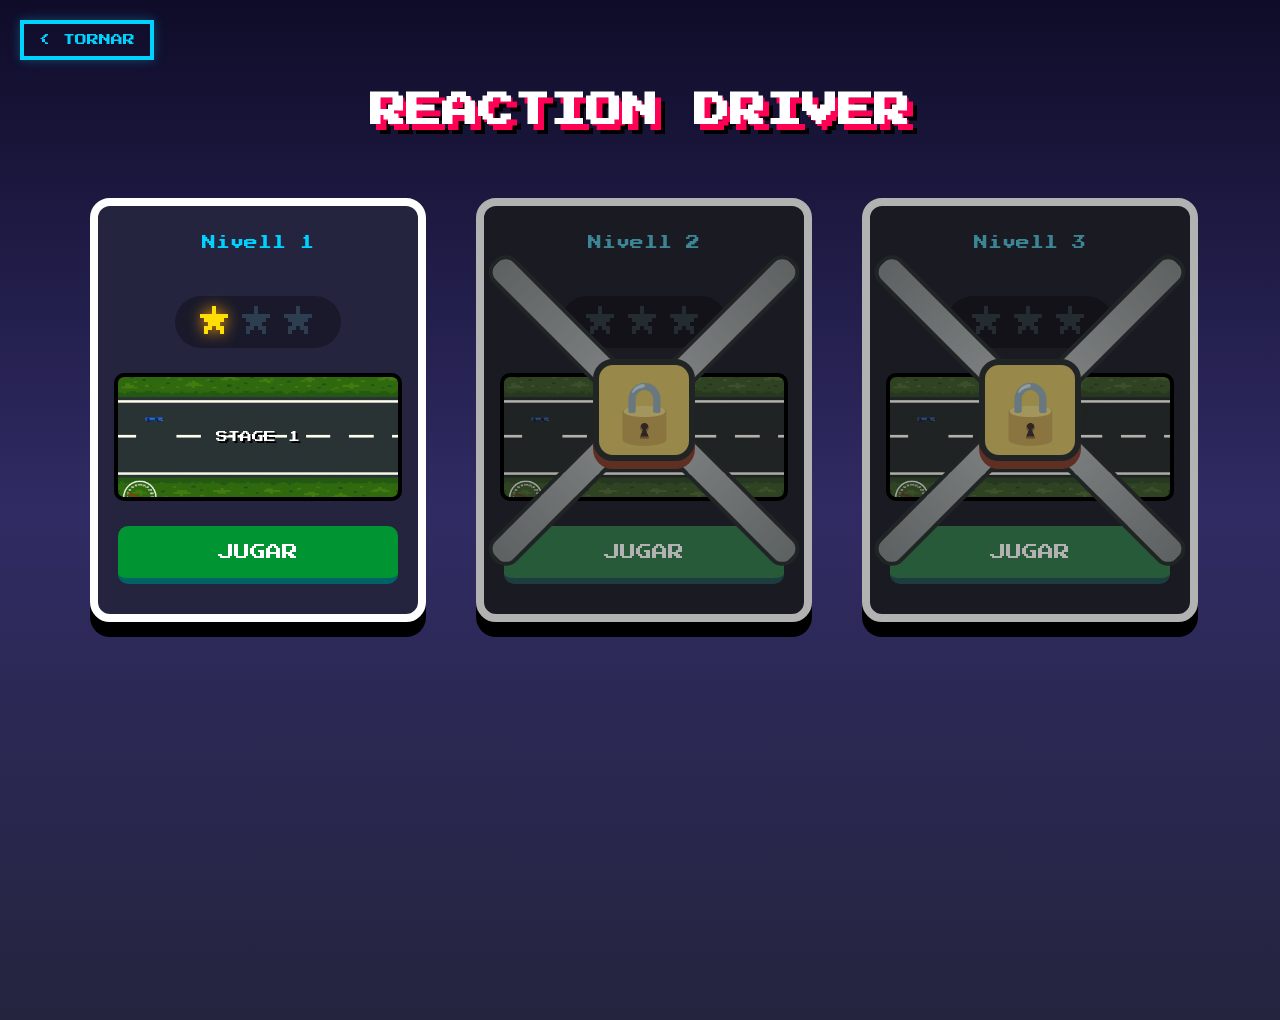
==== pagina-de-juegos/index.html @ 46deb4c1 "commit14" ====
<!doctype html>
<html lang="es">
  <head>
    <meta charset="UTF-8" />
    <meta name="viewport" content="width=device-width, initial-scale=1.0" />
    <title>REACTION DRIVE - SELECCIÓ DE NIVELL</title>
    <link
      href="https://fonts.googleapis.com/css2?family=Press+Start+2P&display=swap"
      rel="stylesheet"
    />
    <style>
      :root {
        --primary-bg: #0f0c29;
        --card-bg: #24243e;
        --accent: #ff0055;
        --locked: #1a1a2e;
        --gold: #ffde06;
        --cyan: #00d2ff;
        --card-width: 280px;
      }

      body {
        background: linear-gradient(to bottom, #0f0c29, #302b63, #24243e);
        color: #fff;
        font-family: "Press Start 2P", cursive;
        display: flex;
        flex-direction: column;
        align-items: center;
        min-height: 100vh;
        margin: 0;
        padding: 60px 20px;
      }

      .back-container {
        position: absolute;
        top: 20px;
        left: 20px;
      }

      .back-btn {
        background: transparent;
        color: var(--cyan);
        border: 4px solid var(--cyan);
        padding: 10px 15px;
        font-family: "Press Start 2P", cursive;
        font-size: 12px;
        cursor: pointer;
        text-decoration: none;
        display: inline-block;
        transition: all 0.2s;
        box-shadow: 0 0 10px rgba(0, 210, 255, 0.3);
      }

      .back-btn:hover {
        background: var(--cyan);
        color: #000;
        box-shadow: 0 0 20px var(--cyan);
        transform: scale(1.05);
      }

      h1 {
        font-size: 36px;
        margin-bottom: 60px;
        color: #fff;
        text-shadow:
          6px 6px 0px var(--accent),
          10px 10px 0px #000;
        text-align: center;
        line-height: 1.5;
      }

      .levels-grid {
        display: grid;
        grid-template-columns: repeat(3, 1fr);
        gap: 50px;
        max-width: 1100px;
      }

      .level-card {
        background: var(--card-bg);
        border: 8px solid #fff;
        border-radius: 20px;
        padding: 30px 20px;
        width: var(--card-width);
        display: flex;
        flex-direction: column;
        align-items: center;
        position: relative;
        box-shadow: 0 15px 0px #000;
        transition: all 0.2s ease-out;
      }

      .level-card:not(.locked):hover {
        transform: translateY(-10px) scale(1.02);
        box-shadow: 0 25px 0px rgba(0, 0, 0, 0.5);
        border-color: var(--gold);
      }

      .level-name {
        font-size: 14px;
        margin-bottom: 20px;
        text-align: center;
        height: 40px;
        color: var(--cyan);
      }

      .stars-container {
        margin-bottom: 25px;
        background: rgba(0, 0, 0, 0.3);
        padding: 10px 20px;
        border-radius: 30px;
      }

      .star {
        font-size: 32px;
        color: #2c3e50;
        margin: 0 5px;
        display: inline-block;
      }

      .star.earned {
        color: var(--gold);
        text-shadow: 0 0 15px orange;
        animation: bounce 0.6s ease-in-out infinite alternate;
      }

      @keyframes bounce {
        from { transform: translateY(0); }
        to { transform: translateY(-5px); }
      }

      .preview {
        width: 100%;
        height: 120px;
        background: #1a1a2e;
        border: 4px solid #000;
        margin-bottom: 25px;
        display: flex;
        justify-content: center;
        align-items: center;
        font-size: 12px;
        color: #fff;
        border-radius: 10px;
        background-size: cover;
        background-position: center;
        background-repeat: no-repeat;
        background-image: repeating-linear-gradient(
          45deg,
          #16213e,
          #16213e 10px,
          #1a1a2e 10px,
          #1a1a2e 20px
        );
        overflow: hidden;
        text-shadow: 2px 2px 0 #000;
      }

      .play-btn {
        background: #009432;
        border: none;
        border-bottom: 6px solid #006266;
        color: white;
        font-family: "Press Start 2P", cursive;
        padding: 18px;
        font-size: 16px;
        cursor: pointer;
        width: 100%;
        border-radius: 10px;
        text-transform: uppercase;
      }

      .play-btn:hover:not(:disabled) {
        background: #a3cb38;
      }

      .locked {
        filter: grayscale(0.5) brightness(0.7);
      }

      .lock-overlay {
        position: absolute;
        top: 0;
        left: 0;
        width: 100%;
        height: 100%;
        z-index: 100;
        display: flex;
        justify-content: center;
        align-items: center;
        pointer-events: none;
      }

      .chain {
        position: absolute;
        width: 130%;
        height: 25px;
        background: linear-gradient(90deg, #7f8c8d, #bdc3c7, #7f8c8d);
        border: 4px solid #2d3436;
        border-radius: 15px;
      }

      .chain-1 { transform: rotate(45deg); }
      .chain-2 { transform: rotate(-45deg); }

      .padlock {
        position: relative;
        font-size: 60px;
        background: #f1c40f;
        width: 90px;
        height: 90px;
        display: flex;
        justify-content: center;
        align-items: center;
        border-radius: 20px;
        border: 6px solid #2d3436;
        box-shadow: 0 8px 0 #c23616;
        animation: lockFloat 2s infinite ease-in-out;
      }

      @keyframes lockFloat {
        0%, 100% { transform: scale(1); }
        50% { transform: scale(1.1); }
      }

      @keyframes shake {
        0%, 100% { transform: translateX(0); }
        20% { transform: translateX(-10px); }
        40% { transform: translateX(10px); }
      }
      .shake { animation: shake 0.4s ease-in-out; }

      @media (max-width: 1000px) {
        .levels-grid { grid-template-columns: repeat(2, 1fr); }
      }
      @media (max-width: 650px) {
        .levels-grid { grid-template-columns: 1fr; }
      }
    </style>
  </head>
  <body>
    <div class="back-container">
      <a href="../index.html" class="back-btn"> < TORNAR</a>
    </div>

    <h1>REACTION DRIVER</h1>

    <div class="levels-grid" id="mainGrid"></div>

    <script>
      // --- SISTEMA DE PROGRÉS ---
      let maxUnlocked = parseInt(localStorage.getItem("reactionDriveProgress")) || 1;

      const levels = [
        {
          id: 1,
          name: "Nivell 1",
          stars: 1,
          url: "https://davidc0208.github.io/RACC-Explicaci-n/",
          image: "../img/img-juego.png",
        },
        {
          id: 2,
          name: "Nivell 2",
          stars: 0,
          url: "URL_DEL_NIVELL_2", 
          image: "../img/img-juego.png",
        },
        {
          id: 3,
          name: "Nivell 3",
          stars: 0,
          url: "URL_DEL_NIVELL_3", 
          image: "../img/img-juego.png",
        },
      ];

      function createGallery() {
        const grid = document.getElementById("mainGrid");
        grid.innerHTML = "";

        levels.forEach((lvl) => {
          const isLocked = lvl.id > maxUnlocked;

          const card = document.createElement("div");
          card.className = `level-card ${isLocked ? "locked" : ""}`;
          card.id = `card-${lvl.id}`;

          let starsHTML = "";
          for (let i = 1; i <= 3; i++) {
            starsHTML += `<span class="star ${i <= lvl.stars ? "earned" : ""}">★</span>`;
          }

          const previewStyle = lvl.image
            ? `style="background-image: url('${lvl.image}');"`
            : "";

          card.innerHTML = `
            <div class="level-name">${lvl.name}</div>
            <div class="stars-container">${starsHTML}</div>
            <div class="preview" ${previewStyle}>STAGE ${lvl.id}</div>
            ${isLocked ? `
                <div class="lock-overlay">
                    <div class="chain chain-1"></div>
                    <div class="chain chain-2"></div>
                    <div class="padlock">🔒</div>
                </div>
            ` : ""}
            <button class="play-btn" onclick="handlePlay(${lvl.id})">JUGAR</button>
          `;
          grid.appendChild(card);
        });
      }

      window.handlePlay = function (id) {
        const isLocked = id > maxUnlocked;
        const cardElement = document.getElementById(`card-${id}`);

        if (isLocked) {
          cardElement.classList.add("shake");
          setTimeout(() => cardElement.classList.remove("shake"), 400);
          return;
        }

        // --- LÓGICA CORREGIDA ---
        // Ya no desbloqueamos el siguiente nivel aquí.
        // Solo enviamos al jugador al nivel correspondiente.
        const currentLevel = levels.find((l) => l.id === id);
        
        if (currentLevel.url && currentLevel.url !== "#") {
          window.location.href = currentLevel.url;
        } else {
          alert(`Aquest nivell encara no està programat.`);
        }
      };

      createGallery();
    </script>
  </body>
</html>
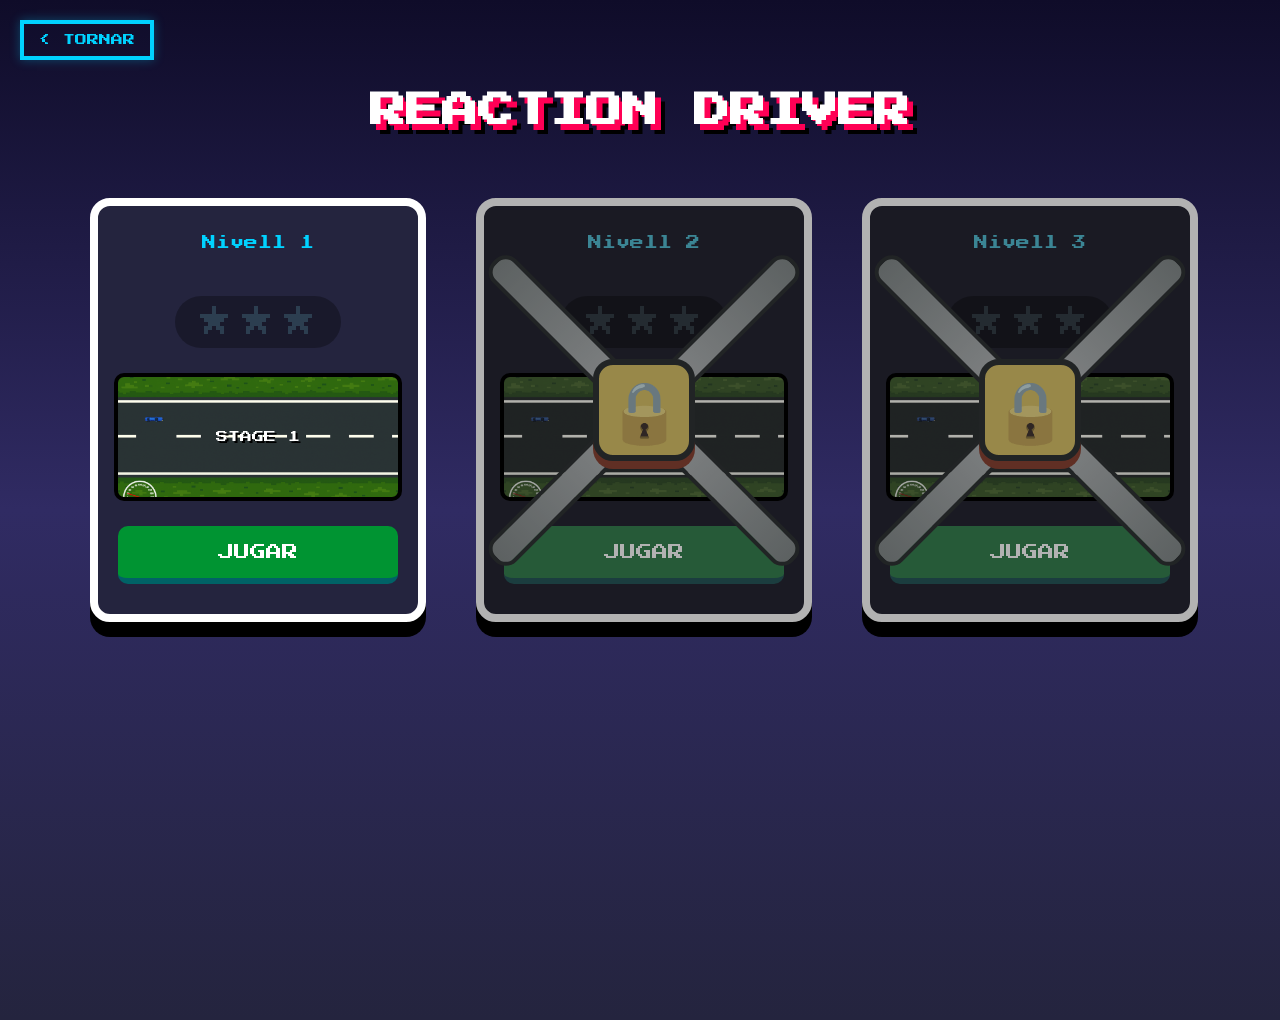
==== commit 774261c9: "commit17" ====
--- a/pagina-de-juegos/index.html
+++ b/pagina-de-juegos/index.html
@@ -248,28 +248,29 @@
 
     <script>
       // --- SISTEMA DE PROGRÉS ---
+      // Obtenim el progrés real del localStorage. Si no existeix, és 1.
       let maxUnlocked = parseInt(localStorage.getItem("reactionDriveProgress")) || 1;
 
       const levels = [
         {
           id: 1,
           name: "Nivell 1",
-          stars: 1,
-          url: "https://davidc0208.github.io/RACC-Explicaci-n/",
+          stars: 3, // Pots posar estrelles segons el progrés real si vols
+          url: "https://davidc0208.github.io/RACC-ReactionDriver/",
           image: "../img/img-juego.png",
         },
         {
           id: 2,
           name: "Nivell 2",
           stars: 0,
-          url: "URL_DEL_NIVELL_2", 
+          url: "https://davidc0208.github.io/RACC-ReactionDriver/", 
           image: "../img/img-juego.png",
         },
         {
           id: 3,
           name: "Nivell 3",
           stars: 0,
-          url: "URL_DEL_NIVELL_3", 
+          url: "https://davidc0208.github.io/RACC-ReactionDriver/", 
           image: "../img/img-juego.png",
         },
       ];
@@ -279,6 +280,7 @@
         grid.innerHTML = "";
 
         levels.forEach((lvl) => {
+          // El nivell està bloquejat si el seu ID és major que el màxim desbloquejat
           const isLocked = lvl.id > maxUnlocked;
 
           const card = document.createElement("div");
@@ -287,7 +289,9 @@
 
           let starsHTML = "";
           for (let i = 1; i <= 3; i++) {
-            starsHTML += `<span class="star ${i <= lvl.stars ? "earned" : ""}">★</span>`;
+            // Estrelles daurades només si el nivell ja ha estat superat (lvl.id < maxUnlocked)
+            const earned = lvl.id < maxUnlocked ? "earned" : "";
+            starsHTML += `<span class="star ${earned}">★</span>`;
           }
 
           const previewStyle = lvl.image
@@ -321,9 +325,9 @@
           return;
         }
 
-        // --- LÓGICA CORREGIDA ---
-        // Ya no desbloqueamos el siguiente nivel aquí.
-        // Solo enviamos al jugador al nivel correspondiente.
+        // GUARDEM EL NIVELL ACTUAL al localStorage per saber quin estem jugant
+        localStorage.setItem("currentLevelInPlay", id);
+        
         const currentLevel = levels.find((l) => l.id === id);
         
         if (currentLevel.url && currentLevel.url !== "#") {
@@ -334,6 +338,16 @@
       };
 
       createGallery();
+
+      // NOTA: Perquè el nivell 2 o 3 es desbloquegi, hauràs d'afegir aquest codi 
+      // DINS del teu joc (quan el jugador guanyi):
+      // ----------------------------------------------------------------------
+      // let current = parseInt(localStorage.getItem("currentLevelInPlay")) || 1;
+      // let progress = parseInt(localStorage.getItem("reactionDriveProgress")) || 1;
+      // if (current === progress) {
+      //    localStorage.setItem("reactionDriveProgress", current + 1);
+      // }
+      // ----------------------------------------------------------------------
     </script>
   </body>
 </html>
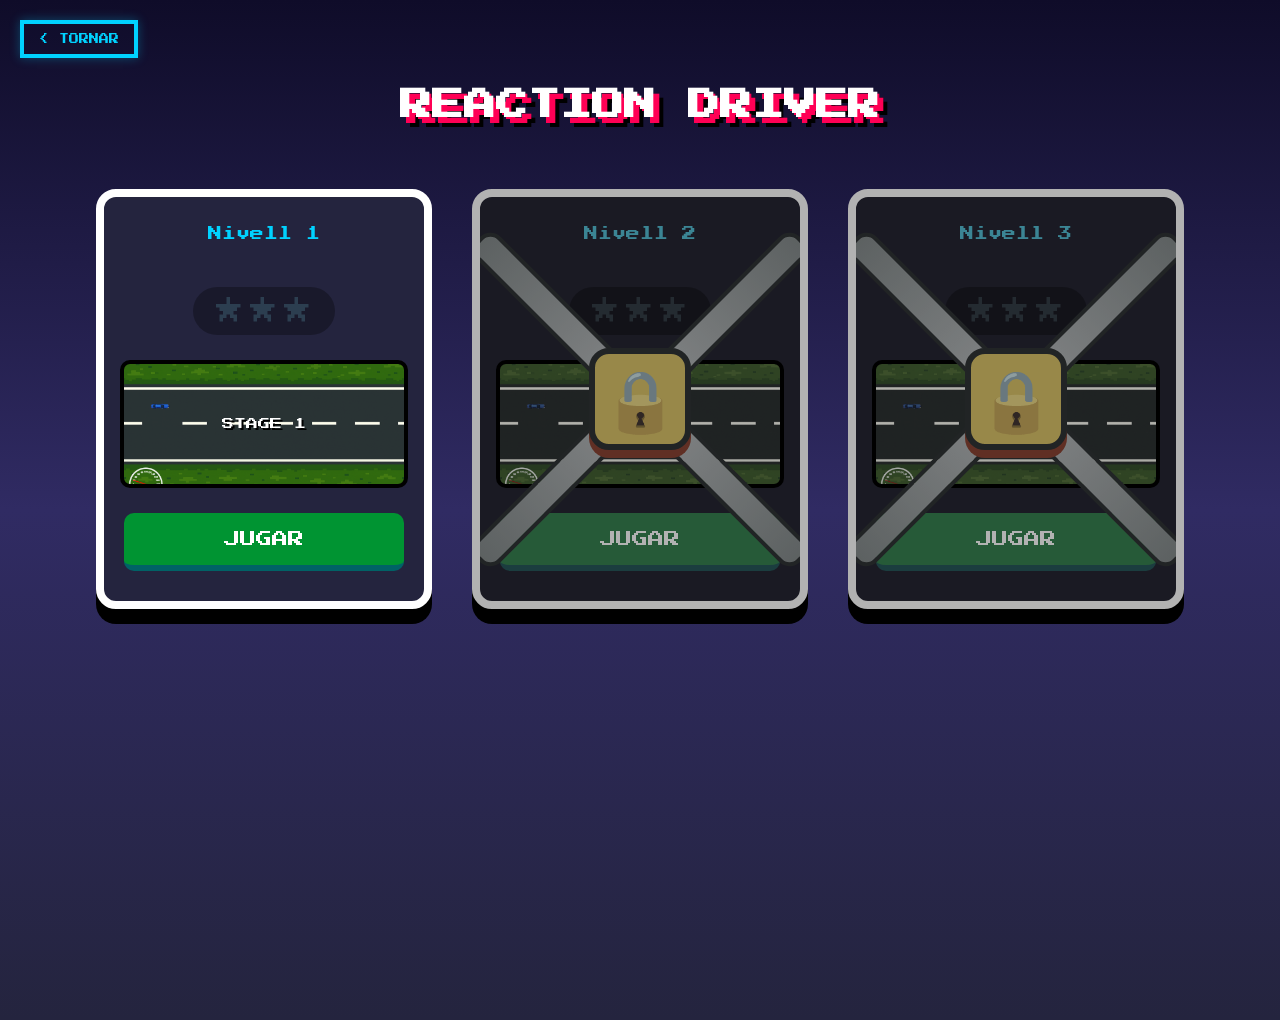
==== commit 5bb10899: "commit19" ====
--- a/pagina-de-juegos/index.html
+++ b/pagina-de-juegos/index.html
@@ -43,7 +43,7 @@
         border: 4px solid var(--cyan);
         padding: 10px 15px;
         font-family: "Press Start 2P", cursive;
-        font-size: 12px;
+        font-size: 10px;
         cursor: pointer;
         text-decoration: none;
         display: inline-block;
@@ -59,7 +59,7 @@
       }
 
       h1 {
-        font-size: 36px;
+        font-size: 32px;
         margin-bottom: 60px;
         color: #fff;
         text-shadow:
@@ -72,7 +72,7 @@
       .levels-grid {
         display: grid;
         grid-template-columns: repeat(3, 1fr);
-        gap: 50px;
+        gap: 40px;
         max-width: 1100px;
       }
 
@@ -91,17 +91,16 @@
       }
 
       .level-card:not(.locked):hover {
-        transform: translateY(-10px) scale(1.02);
-        box-shadow: 0 25px 0px rgba(0, 0, 0, 0.5);
+        transform: translateY(-10px);
         border-color: var(--gold);
       }
 
       .level-name {
         font-size: 14px;
         margin-bottom: 20px;
+        color: var(--cyan);
+        height: 40px;
         text-align: center;
-        height: 40px;
-        color: var(--cyan);
       }
 
       .stars-container {
@@ -112,21 +111,25 @@
       }
 
       .star {
-        font-size: 32px;
+        font-size: 28px;
         color: #2c3e50;
-        margin: 0 5px;
-        display: inline-block;
+        margin: 0 3px;
       }
 
       .star.earned {
         color: var(--gold);
-        text-shadow: 0 0 15px orange;
+        text-shadow: 0 0 10px orange;
+        display: inline-block;
         animation: bounce 0.6s ease-in-out infinite alternate;
       }
 
       @keyframes bounce {
-        from { transform: translateY(0); }
-        to { transform: translateY(-5px); }
+        from {
+          transform: translateY(0);
+        }
+        to {
+          transform: translateY(-5px);
+        }
       }
 
       .preview {
@@ -143,15 +146,6 @@
         border-radius: 10px;
         background-size: cover;
         background-position: center;
-        background-repeat: no-repeat;
-        background-image: repeating-linear-gradient(
-          45deg,
-          #16213e,
-          #16213e 10px,
-          #1a1a2e 10px,
-          #1a1a2e 20px
-        );
-        overflow: hidden;
         text-shadow: 2px 2px 0 #000;
       }
 
@@ -166,13 +160,13 @@
         cursor: pointer;
         width: 100%;
         border-radius: 10px;
-        text-transform: uppercase;
       }
 
       .play-btn:hover:not(:disabled) {
         background: #a3cb38;
       }
 
+      /* --- ESTILOS DE BLOQUEO RECUPERADOS --- */
       .locked {
         filter: grayscale(0.5) brightness(0.7);
       }
@@ -188,19 +182,24 @@
         justify-content: center;
         align-items: center;
         pointer-events: none;
+        overflow: hidden;
+        border-radius: 20px;
       }
 
       .chain {
         position: absolute;
-        width: 130%;
+        width: 140%;
         height: 25px;
         background: linear-gradient(90deg, #7f8c8d, #bdc3c7, #7f8c8d);
         border: 4px solid #2d3436;
         border-radius: 15px;
       }
-
-      .chain-1 { transform: rotate(45deg); }
-      .chain-2 { transform: rotate(-45deg); }
+      .chain-1 {
+        transform: rotate(45deg);
+      }
+      .chain-2 {
+        transform: rotate(-45deg);
+      }
 
       .padlock {
         position: relative;
@@ -218,22 +217,28 @@
       }
 
       @keyframes lockFloat {
-        0%, 100% { transform: scale(1); }
-        50% { transform: scale(1.1); }
-      }
-
+        0%,
+        100% {
+          transform: scale(1);
+        }
+        50% {
+          transform: scale(1.1);
+        }
+      }
       @keyframes shake {
-        0%, 100% { transform: translateX(0); }
-        20% { transform: translateX(-10px); }
-        40% { transform: translateX(10px); }
-      }
-      .shake { animation: shake 0.4s ease-in-out; }
-
-      @media (max-width: 1000px) {
-        .levels-grid { grid-template-columns: repeat(2, 1fr); }
-      }
-      @media (max-width: 650px) {
-        .levels-grid { grid-template-columns: 1fr; }
+        0%,
+        100% {
+          transform: translateX(0);
+        }
+        20% {
+          transform: translateX(-10px);
+        }
+        40% {
+          transform: translateX(10px);
+        }
+      }
+      .shake {
+        animation: shake 0.4s ease-in-out;
       }
     </style>
   </head>
@@ -243,45 +248,59 @@
     </div>
 
     <h1>REACTION DRIVER</h1>
-
     <div class="levels-grid" id="mainGrid"></div>
 
     <script>
-      // --- SISTEMA DE PROGRÉS ---
-      // Obtenim el progrés real del localStorage. Si no existeix, és 1.
-      let maxUnlocked = parseInt(localStorage.getItem("reactionDriveProgress")) || 1;
+      // 1. LÓGICA DE PROGRESO AL VOLVER
+      function checkProgress() {
+        const lastPlayed = localStorage.getItem("lastPlayedID");
+        const isWaiting = sessionStorage.getItem("waitingVictory");
+
+        if (isWaiting === "true" && lastPlayed) {
+          const currentID = parseInt(lastPlayed);
+          const savedProgress =
+            parseInt(localStorage.getItem("reactionDriveProgress")) || 1;
+
+          if (currentID >= savedProgress) {
+            localStorage.setItem("reactionDriveProgress", currentID + 1);
+          }
+          localStorage.setItem(`stars_lvl_${currentID}`, "3");
+          sessionStorage.removeItem("waitingVictory");
+        }
+      }
+
+      checkProgress();
 
       const levels = [
         {
           id: 1,
           name: "Nivell 1",
-          stars: 3, // Pots posar estrelles segons el progrés real si vols
           url: "https://davidc0208.github.io/RACC-ReactionDriver/",
           image: "../img/img-juego.png",
         },
         {
           id: 2,
           name: "Nivell 2",
-          stars: 0,
-          url: "https://davidc0208.github.io/RACC-ReactionDriver/", 
+          url: "https://davidc0208.github.io/RACC-ReactionDriver/",
           image: "../img/img-juego.png",
         },
         {
           id: 3,
           name: "Nivell 3",
-          stars: 0,
-          url: "https://davidc0208.github.io/RACC-ReactionDriver/", 
+          url: "https://davidc0208.github.io/RACC-ReactionDriver/",
           image: "../img/img-juego.png",
         },
       ];
 
-      function createGallery() {
+      function renderLevels() {
+        const progress =
+          parseInt(localStorage.getItem("reactionDriveProgress")) || 1;
         const grid = document.getElementById("mainGrid");
         grid.innerHTML = "";
 
         levels.forEach((lvl) => {
-          // El nivell està bloquejat si el seu ID és major que el màxim desbloquejat
-          const isLocked = lvl.id > maxUnlocked;
+          const isLocked = lvl.id > progress;
+          const hasStars = localStorage.getItem(`stars_lvl_${lvl.id}`) === "3";
 
           const card = document.createElement("div");
           card.className = `level-card ${isLocked ? "locked" : ""}`;
@@ -289,26 +308,24 @@
 
           let starsHTML = "";
           for (let i = 1; i <= 3; i++) {
-            // Estrelles daurades només si el nivell ja ha estat superat (lvl.id < maxUnlocked)
-            const earned = lvl.id < maxUnlocked ? "earned" : "";
-            starsHTML += `<span class="star ${earned}">★</span>`;
+            starsHTML += `<span class="star ${hasStars ? "earned" : ""}">★</span>`;
           }
-
-          const previewStyle = lvl.image
-            ? `style="background-image: url('${lvl.image}');"`
-            : "";
 
           card.innerHTML = `
             <div class="level-name">${lvl.name}</div>
             <div class="stars-container">${starsHTML}</div>
-            <div class="preview" ${previewStyle}>STAGE ${lvl.id}</div>
-            ${isLocked ? `
+            <div class="preview" style="background-image: url('${lvl.image}');">STAGE ${lvl.id}</div>
+            ${
+              isLocked
+                ? `
                 <div class="lock-overlay">
                     <div class="chain chain-1"></div>
                     <div class="chain chain-2"></div>
                     <div class="padlock">🔒</div>
                 </div>
-            ` : ""}
+            `
+                : ""
+            }
             <button class="play-btn" onclick="handlePlay(${lvl.id})">JUGAR</button>
           `;
           grid.appendChild(card);
@@ -316,38 +333,22 @@
       }
 
       window.handlePlay = function (id) {
-        const isLocked = id > maxUnlocked;
-        const cardElement = document.getElementById(`card-${id}`);
-
-        if (isLocked) {
-          cardElement.classList.add("shake");
-          setTimeout(() => cardElement.classList.remove("shake"), 400);
+        const progress =
+          parseInt(localStorage.getItem("reactionDriveProgress")) || 1;
+
+        if (id > progress) {
+          const card = document.getElementById(`card-${id}`);
+          card.classList.add("shake");
+          setTimeout(() => card.classList.remove("shake"), 400);
           return;
         }
 
-        // GUARDEM EL NIVELL ACTUAL al localStorage per saber quin estem jugant
-        localStorage.setItem("currentLevelInPlay", id);
-        
-        const currentLevel = levels.find((l) => l.id === id);
-        
-        if (currentLevel.url && currentLevel.url !== "#") {
-          window.location.href = currentLevel.url;
-        } else {
-          alert(`Aquest nivell encara no està programat.`);
-        }
+        localStorage.setItem("lastPlayedID", id);
+        sessionStorage.setItem("waitingVictory", "true");
+        window.location.href = levels.find((l) => l.id === id).url;
       };
 
-      createGallery();
-
-      // NOTA: Perquè el nivell 2 o 3 es desbloquegi, hauràs d'afegir aquest codi 
-      // DINS del teu joc (quan el jugador guanyi):
-      // ----------------------------------------------------------------------
-      // let current = parseInt(localStorage.getItem("currentLevelInPlay")) || 1;
-      // let progress = parseInt(localStorage.getItem("reactionDriveProgress")) || 1;
-      // if (current === progress) {
-      //    localStorage.setItem("reactionDriveProgress", current + 1);
-      // }
-      // ----------------------------------------------------------------------
+      renderLevels();
     </script>
   </body>
-</html>+</html>
